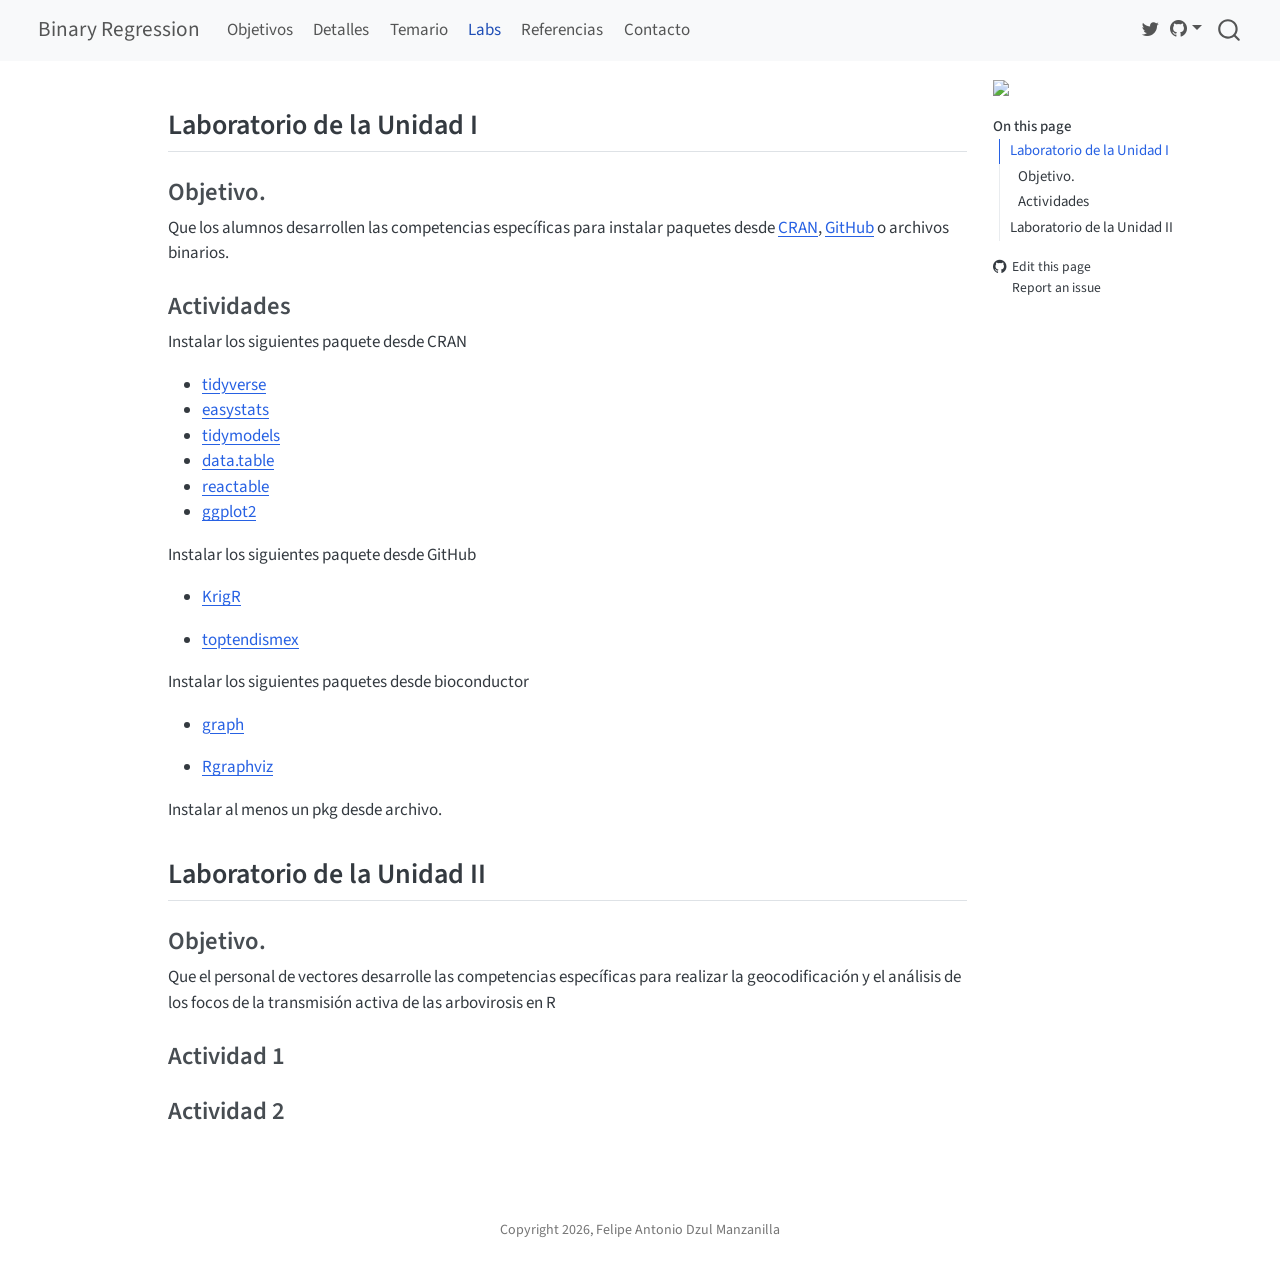
==== docs/Labs.html @ 20eac854 "this commit cerate the course" ====
<!DOCTYPE html>
<html xmlns="http://www.w3.org/1999/xhtml" lang="en" xml:lang="en"><head>

<meta charset="utf-8">
<meta name="generator" content="quarto-1.8.27">

<meta name="viewport" content="width=device-width, initial-scale=1.0, user-scalable=yes">


<title>labs – Binary Regression</title>
<style>
code{white-space: pre-wrap;}
span.smallcaps{font-variant: small-caps;}
div.columns{display: flex; gap: min(4vw, 1.5em);}
div.column{flex: auto; overflow-x: auto;}
div.hanging-indent{margin-left: 1.5em; text-indent: -1.5em;}
ul.task-list{list-style: none;}
ul.task-list li input[type="checkbox"] {
  width: 0.8em;
  margin: 0 0.8em 0.2em -1em; /* quarto-specific, see https://github.com/quarto-dev/quarto-cli/issues/4556 */ 
  vertical-align: middle;
}
</style>


<script src="site_libs/quarto-nav/quarto-nav.js"></script>
<script src="site_libs/quarto-nav/headroom.min.js"></script>
<script src="site_libs/clipboard/clipboard.min.js"></script>
<script src="site_libs/quarto-search/autocomplete.umd.js"></script>
<script src="site_libs/quarto-search/fuse.min.js"></script>
<script src="site_libs/quarto-search/quarto-search.js"></script>
<meta name="quarto:offset" content="./">
<link href="./imagenes/logo.jpeg" rel="icon" type="image/jpeg">
<script src="site_libs/quarto-html/quarto.js" type="module"></script>
<script src="site_libs/quarto-html/tabsets/tabsets.js" type="module"></script>
<script src="site_libs/quarto-html/axe/axe-check.js" type="module"></script>
<script src="site_libs/quarto-html/popper.min.js"></script>
<script src="site_libs/quarto-html/tippy.umd.min.js"></script>
<script src="site_libs/quarto-html/anchor.min.js"></script>
<link href="site_libs/quarto-html/tippy.css" rel="stylesheet">
<link href="site_libs/quarto-html/quarto-syntax-highlighting-ed96de9b727972fe78a7b5d16c58bf87.css" rel="stylesheet" id="quarto-text-highlighting-styles">
<script src="site_libs/bootstrap/bootstrap.min.js"></script>
<link href="site_libs/bootstrap/bootstrap-icons.css" rel="stylesheet">
<link href="site_libs/bootstrap/bootstrap-5b4ad623e5705c0698d39aec6f10cf02.min.css" rel="stylesheet" append-hash="true" id="quarto-bootstrap" data-mode="light">
<script id="quarto-search-options" type="application/json">{
  "location": "navbar",
  "copy-button": false,
  "collapse-after": 3,
  "panel-placement": "end",
  "type": "overlay",
  "limit": 50,
  "keyboard-shortcut": [
    "f",
    "/",
    "s"
  ],
  "show-item-context": false,
  "language": {
    "search-no-results-text": "No results",
    "search-matching-documents-text": "matching documents",
    "search-copy-link-title": "Copy link to search",
    "search-hide-matches-text": "Hide additional matches",
    "search-more-match-text": "more match in this document",
    "search-more-matches-text": "more matches in this document",
    "search-clear-button-title": "Clear",
    "search-text-placeholder": "",
    "search-detached-cancel-button-title": "Cancel",
    "search-submit-button-title": "Submit",
    "search-label": "Search"
  }
}</script>


<link rel="stylesheet" href="styles.css">
<meta name="twitter:title" content="– Binary Regression">
<meta name="twitter:card" content="summary">
</head>

<body class="nav-fixed quarto-light">

<div id="quarto-search-results"></div>
  <header id="quarto-header" class="headroom fixed-top">
    <nav class="navbar navbar-expand-lg " data-bs-theme="dark">
      <div class="navbar-container container-fluid">
      <div class="navbar-brand-container mx-auto">
    <a href="./index.html" class="navbar-brand navbar-brand-logo">
    <img src="./imagenes/logo.jpeg" alt="" class="navbar-logo light-content">
    <img src="./imagenes/logo.jpeg" alt="" class="navbar-logo dark-content">
    </a>
    <a class="navbar-brand" href="./index.html">
    <span class="navbar-title">Binary Regression</span>
    </a>
  </div>
            <div id="quarto-search" class="" title="Search"></div>
          <button class="navbar-toggler" type="button" data-bs-toggle="collapse" data-bs-target="#navbarCollapse" aria-controls="navbarCollapse" role="menu" aria-expanded="false" aria-label="Toggle navigation" onclick="if (window.quartoToggleHeadroom) { window.quartoToggleHeadroom(); }">
  <span class="navbar-toggler-icon"></span>
</button>
          <div class="collapse navbar-collapse" id="navbarCollapse">
            <ul class="navbar-nav navbar-nav-scroll me-auto">
  <li class="nav-item">
    <a class="nav-link" href="./index.html"> 
<span class="menu-text">Objetivos</span></a>
  </li>  
  <li class="nav-item">
    <a class="nav-link" href="./about.html"> 
<span class="menu-text">Detalles</span></a>
  </li>  
  <li class="nav-item">
    <a class="nav-link" href="./temario.html"> 
<span class="menu-text">Temario</span></a>
  </li>  
  <li class="nav-item">
    <a class="nav-link active" href="./Labs.html" aria-current="page"> 
<span class="menu-text">Labs</span></a>
  </li>  
  <li class="nav-item">
    <a class="nav-link" href="./links.html"> 
<span class="menu-text">Referencias</span></a>
  </li>  
  <li class="nav-item">
    <a class="nav-link" href="./contacto.html"> 
<span class="menu-text">Contacto</span></a>
  </li>  
</ul>
          </div> <!-- /navcollapse -->
            <div class="quarto-navbar-tools">
    <a href="https://twitter.com/FdzulM" title="" class="quarto-navigation-tool px-1" aria-label=""><i class="bi bi-twitter"></i></a>
    <div class="dropdown">
      <a href="" title="" id="quarto-navigation-tool-dropdown-0" class="quarto-navigation-tool dropdown-toggle px-1" data-bs-toggle="dropdown" aria-expanded="false" role="link" aria-label=""><i class="bi bi-github"></i></a>
      <ul class="dropdown-menu" aria-labelledby="quarto-navigation-tool-dropdown-0">
          <li>
            <a class="dropdown-item quarto-navbar-tools-item" href="https://code.com">
            Source Code
            </a>
          </li>
          <li>
            <a class="dropdown-item quarto-navbar-tools-item" href="https://bugs.com">
            Report a Bug
            </a>
          </li>
      </ul>
    </div>
</div>
      </div> <!-- /container-fluid -->
    </nav>
</header>
<!-- content -->
<div id="quarto-content" class="quarto-container page-columns page-rows-contents page-layout-article page-navbar">
<!-- sidebar -->
<!-- margin-sidebar -->
    <div id="quarto-margin-sidebar" class="sidebar margin-sidebar"><div class="quarto-margin-header"><div class="margin-header-item">
<p><img src="imagenes/logo.jpeg" class="img-fluid"></p>
</div></div>
        <nav id="TOC" role="doc-toc" class="toc-active">
    <h2 id="toc-title">On this page</h2>
   
  <ul>
  <li><a href="#laboratorio-de-la-unidad-i" id="toc-laboratorio-de-la-unidad-i" class="nav-link active" data-scroll-target="#laboratorio-de-la-unidad-i">Laboratorio de la Unidad I</a>
  <ul class="collapse">
  <li><a href="#objetivo." id="toc-objetivo." class="nav-link" data-scroll-target="#objetivo.">Objetivo.</a></li>
  <li><a href="#actividades" id="toc-actividades" class="nav-link" data-scroll-target="#actividades">Actividades</a></li>
  </ul></li>
  <li><a href="#laboratorio-de-la-unidad-ii" id="toc-laboratorio-de-la-unidad-ii" class="nav-link" data-scroll-target="#laboratorio-de-la-unidad-ii">Laboratorio de la Unidad II</a>
  <ul class="collapse">
  <li><a href="#objetivo.-1" id="toc-objetivo.-1" class="nav-link" data-scroll-target="#objetivo.-1">Objetivo.</a></li>
  <li><a href="#actividad-1" id="toc-actividad-1" class="nav-link" data-scroll-target="#actividad-1">Actividad 1</a></li>
  <li><a href="#actividad-2" id="toc-actividad-2" class="nav-link" data-scroll-target="#actividad-2">Actividad 2</a></li>
  </ul></li>
  </ul>
<div class="toc-actions"><ul><li><a href="https://github.com/fdzul/-dev/edit/main/Labs.qmd" class="toc-action"><i class="bi bi-github"></i>Edit this page</a></li><li><a href="https://github.com/fdzul/-dev/issues/new" class="toc-action"><i class="bi empty"></i>Report an issue</a></li></ul></div></nav>
    </div>
<!-- main -->
<main class="content" id="quarto-document-content"><header id="title-block-header" class="quarto-title-block"></header>




<section id="laboratorio-de-la-unidad-i" class="level2">
<h2 class="anchored" data-anchor-id="laboratorio-de-la-unidad-i">Laboratorio de la Unidad I</h2>
<section id="objetivo." class="level3">
<h3 class="anchored" data-anchor-id="objetivo.">Objetivo.</h3>
<p>Que los alumnos desarrollen las competencias específicas para instalar paquetes desde <a href="https://cran.r-project.org">CRAN</a>, <a href="https://github.com">GitHub</a> o archivos binarios.</p>
</section>
<section id="actividades" class="level3">
<h3 class="anchored" data-anchor-id="actividades">Actividades</h3>
<p>Instalar los siguientes paquete desde CRAN</p>
<ul>
<li><a href="https://www.tidyverse.org">tidyverse</a></li>
<li><a href="https://easystats.github.io/easystats/">easystats</a></li>
<li><a href="https://www.tidymodels.org">tidymodels</a></li>
<li><a href="http://rdatatable.gitlab.io/data.table/">data.table</a></li>
<li><a href="https://glin.github.io/reactable/">reactable</a></li>
<li><a href="https://ggplot2.tidyverse.org">ggplot2</a></li>
</ul>
<p>Instalar los siguientes paquete desde GitHub</p>
<ul>
<li><p><a href="https://github.com/ErikKusch/KrigR">KrigR</a></p></li>
<li><p><a href="https://fdzul.github.io/toptendismx/">toptendismex</a></p></li>
</ul>
<p>Instalar los siguientes paquetes desde bioconductor</p>
<ul>
<li><p><a href="https://bioconductor.org/packages/3.23/bioc/html/graph.html">graph</a></p></li>
<li><p><a href="https://bioconductor.org/packages/3.23/bioc/html/Rgraphviz.html">Rgraphviz</a></p></li>
</ul>
<p>Instalar al menos un pkg desde archivo.</p>
</section>
</section>
<section id="laboratorio-de-la-unidad-ii" class="level2">
<h2 class="anchored" data-anchor-id="laboratorio-de-la-unidad-ii">Laboratorio de la Unidad II</h2>
<section id="objetivo.-1" class="level3">
<h3 class="anchored" data-anchor-id="objetivo.-1">Objetivo.</h3>
<p>Que el personal de vectores desarrolle las competencias específicas para realizar la geocodificación y el análisis de los focos de la transmisión activa de las arbovirosis en R</p>
</section>
<section id="actividad-1" class="level3">
<h3 class="anchored" data-anchor-id="actividad-1">Actividad 1</h3>
</section>
<section id="actividad-2" class="level3">
<h3 class="anchored" data-anchor-id="actividad-2">Actividad 2</h3>


</section>
</section>

</main> <!-- /main -->
<script id="quarto-html-after-body" type="application/javascript">
  window.document.addEventListener("DOMContentLoaded", function (event) {
    const icon = "";
    const anchorJS = new window.AnchorJS();
    anchorJS.options = {
      placement: 'right',
      icon: icon
    };
    anchorJS.add('.anchored');
    const isCodeAnnotation = (el) => {
      for (const clz of el.classList) {
        if (clz.startsWith('code-annotation-')) {                     
          return true;
        }
      }
      return false;
    }
    const onCopySuccess = function(e) {
      // button target
      const button = e.trigger;
      // don't keep focus
      button.blur();
      // flash "checked"
      button.classList.add('code-copy-button-checked');
      var currentTitle = button.getAttribute("title");
      button.setAttribute("title", "Copied!");
      let tooltip;
      if (window.bootstrap) {
        button.setAttribute("data-bs-toggle", "tooltip");
        button.setAttribute("data-bs-placement", "left");
        button.setAttribute("data-bs-title", "Copied!");
        tooltip = new bootstrap.Tooltip(button, 
          { trigger: "manual", 
            customClass: "code-copy-button-tooltip",
            offset: [0, -8]});
        tooltip.show();    
      }
      setTimeout(function() {
        if (tooltip) {
          tooltip.hide();
          button.removeAttribute("data-bs-title");
          button.removeAttribute("data-bs-toggle");
          button.removeAttribute("data-bs-placement");
        }
        button.setAttribute("title", currentTitle);
        button.classList.remove('code-copy-button-checked');
      }, 1000);
      // clear code selection
      e.clearSelection();
    }
    const getTextToCopy = function(trigger) {
      const outerScaffold = trigger.parentElement.cloneNode(true);
      const codeEl = outerScaffold.querySelector('code');
      for (const childEl of codeEl.children) {
        if (isCodeAnnotation(childEl)) {
          childEl.remove();
        }
      }
      return codeEl.innerText;
    }
    const clipboard = new window.ClipboardJS('.code-copy-button:not([data-in-quarto-modal])', {
      text: getTextToCopy
    });
    clipboard.on('success', onCopySuccess);
    if (window.document.getElementById('quarto-embedded-source-code-modal')) {
      const clipboardModal = new window.ClipboardJS('.code-copy-button[data-in-quarto-modal]', {
        text: getTextToCopy,
        container: window.document.getElementById('quarto-embedded-source-code-modal')
      });
      clipboardModal.on('success', onCopySuccess);
    }
      var localhostRegex = new RegExp(/^(?:http|https):\/\/localhost\:?[0-9]*\//);
      var mailtoRegex = new RegExp(/^mailto:/);
        var filterRegex = new RegExp('/' + window.location.host + '/');
      var isInternal = (href) => {
          return filterRegex.test(href) || localhostRegex.test(href) || mailtoRegex.test(href);
      }
      // Inspect non-navigation links and adorn them if external
     var links = window.document.querySelectorAll('a[href]:not(.nav-link):not(.navbar-brand):not(.toc-action):not(.sidebar-link):not(.sidebar-item-toggle):not(.pagination-link):not(.no-external):not([aria-hidden]):not(.dropdown-item):not(.quarto-navigation-tool):not(.about-link)');
      for (var i=0; i<links.length; i++) {
        const link = links[i];
        if (!isInternal(link.href)) {
          // undo the damage that might have been done by quarto-nav.js in the case of
          // links that we want to consider external
          if (link.dataset.originalHref !== undefined) {
            link.href = link.dataset.originalHref;
          }
        }
      }
    function tippyHover(el, contentFn, onTriggerFn, onUntriggerFn) {
      const config = {
        allowHTML: true,
        maxWidth: 500,
        delay: 100,
        arrow: false,
        appendTo: function(el) {
            return el.parentElement;
        },
        interactive: true,
        interactiveBorder: 10,
        theme: 'quarto',
        placement: 'bottom-start',
      };
      if (contentFn) {
        config.content = contentFn;
      }
      if (onTriggerFn) {
        config.onTrigger = onTriggerFn;
      }
      if (onUntriggerFn) {
        config.onUntrigger = onUntriggerFn;
      }
      window.tippy(el, config); 
    }
    const noterefs = window.document.querySelectorAll('a[role="doc-noteref"]');
    for (var i=0; i<noterefs.length; i++) {
      const ref = noterefs[i];
      tippyHover(ref, function() {
        // use id or data attribute instead here
        let href = ref.getAttribute('data-footnote-href') || ref.getAttribute('href');
        try { href = new URL(href).hash; } catch {}
        const id = href.replace(/^#\/?/, "");
        const note = window.document.getElementById(id);
        if (note) {
          return note.innerHTML;
        } else {
          return "";
        }
      });
    }
    const xrefs = window.document.querySelectorAll('a.quarto-xref');
    const processXRef = (id, note) => {
      // Strip column container classes
      const stripColumnClz = (el) => {
        el.classList.remove("page-full", "page-columns");
        if (el.children) {
          for (const child of el.children) {
            stripColumnClz(child);
          }
        }
      }
      stripColumnClz(note)
      if (id === null || id.startsWith('sec-')) {
        // Special case sections, only their first couple elements
        const container = document.createElement("div");
        if (note.children && note.children.length > 2) {
          container.appendChild(note.children[0].cloneNode(true));
          for (let i = 1; i < note.children.length; i++) {
            const child = note.children[i];
            if (child.tagName === "P" && child.innerText === "") {
              continue;
            } else {
              container.appendChild(child.cloneNode(true));
              break;
            }
          }
          if (window.Quarto?.typesetMath) {
            window.Quarto.typesetMath(container);
          }
          return container.innerHTML
        } else {
          if (window.Quarto?.typesetMath) {
            window.Quarto.typesetMath(note);
          }
          return note.innerHTML;
        }
      } else {
        // Remove any anchor links if they are present
        const anchorLink = note.querySelector('a.anchorjs-link');
        if (anchorLink) {
          anchorLink.remove();
        }
        if (window.Quarto?.typesetMath) {
          window.Quarto.typesetMath(note);
        }
        if (note.classList.contains("callout")) {
          return note.outerHTML;
        } else {
          return note.innerHTML;
        }
      }
    }
    for (var i=0; i<xrefs.length; i++) {
      const xref = xrefs[i];
      tippyHover(xref, undefined, function(instance) {
        instance.disable();
        let url = xref.getAttribute('href');
        let hash = undefined; 
        if (url.startsWith('#')) {
          hash = url;
        } else {
          try { hash = new URL(url).hash; } catch {}
        }
        if (hash) {
          const id = hash.replace(/^#\/?/, "");
          const note = window.document.getElementById(id);
          if (note !== null) {
            try {
              const html = processXRef(id, note.cloneNode(true));
              instance.setContent(html);
            } finally {
              instance.enable();
              instance.show();
            }
          } else {
            // See if we can fetch this
            fetch(url.split('#')[0])
            .then(res => res.text())
            .then(html => {
              const parser = new DOMParser();
              const htmlDoc = parser.parseFromString(html, "text/html");
              const note = htmlDoc.getElementById(id);
              if (note !== null) {
                const html = processXRef(id, note);
                instance.setContent(html);
              } 
            }).finally(() => {
              instance.enable();
              instance.show();
            });
          }
        } else {
          // See if we can fetch a full url (with no hash to target)
          // This is a special case and we should probably do some content thinning / targeting
          fetch(url)
          .then(res => res.text())
          .then(html => {
            const parser = new DOMParser();
            const htmlDoc = parser.parseFromString(html, "text/html");
            const note = htmlDoc.querySelector('main.content');
            if (note !== null) {
              // This should only happen for chapter cross references
              // (since there is no id in the URL)
              // remove the first header
              if (note.children.length > 0 && note.children[0].tagName === "HEADER") {
                note.children[0].remove();
              }
              const html = processXRef(null, note);
              instance.setContent(html);
            } 
          }).finally(() => {
            instance.enable();
            instance.show();
          });
        }
      }, function(instance) {
      });
    }
        let selectedAnnoteEl;
        const selectorForAnnotation = ( cell, annotation) => {
          let cellAttr = 'data-code-cell="' + cell + '"';
          let lineAttr = 'data-code-annotation="' +  annotation + '"';
          const selector = 'span[' + cellAttr + '][' + lineAttr + ']';
          return selector;
        }
        const selectCodeLines = (annoteEl) => {
          const doc = window.document;
          const targetCell = annoteEl.getAttribute("data-target-cell");
          const targetAnnotation = annoteEl.getAttribute("data-target-annotation");
          const annoteSpan = window.document.querySelector(selectorForAnnotation(targetCell, targetAnnotation));
          const lines = annoteSpan.getAttribute("data-code-lines").split(",");
          const lineIds = lines.map((line) => {
            return targetCell + "-" + line;
          })
          let top = null;
          let height = null;
          let parent = null;
          if (lineIds.length > 0) {
              //compute the position of the single el (top and bottom and make a div)
              const el = window.document.getElementById(lineIds[0]);
              top = el.offsetTop;
              height = el.offsetHeight;
              parent = el.parentElement.parentElement;
            if (lineIds.length > 1) {
              const lastEl = window.document.getElementById(lineIds[lineIds.length - 1]);
              const bottom = lastEl.offsetTop + lastEl.offsetHeight;
              height = bottom - top;
            }
            if (top !== null && height !== null && parent !== null) {
              // cook up a div (if necessary) and position it 
              let div = window.document.getElementById("code-annotation-line-highlight");
              if (div === null) {
                div = window.document.createElement("div");
                div.setAttribute("id", "code-annotation-line-highlight");
                div.style.position = 'absolute';
                parent.appendChild(div);
              }
              div.style.top = top - 2 + "px";
              div.style.height = height + 4 + "px";
              div.style.left = 0;
              let gutterDiv = window.document.getElementById("code-annotation-line-highlight-gutter");
              if (gutterDiv === null) {
                gutterDiv = window.document.createElement("div");
                gutterDiv.setAttribute("id", "code-annotation-line-highlight-gutter");
                gutterDiv.style.position = 'absolute';
                const codeCell = window.document.getElementById(targetCell);
                const gutter = codeCell.querySelector('.code-annotation-gutter');
                gutter.appendChild(gutterDiv);
              }
              gutterDiv.style.top = top - 2 + "px";
              gutterDiv.style.height = height + 4 + "px";
            }
            selectedAnnoteEl = annoteEl;
          }
        };
        const unselectCodeLines = () => {
          const elementsIds = ["code-annotation-line-highlight", "code-annotation-line-highlight-gutter"];
          elementsIds.forEach((elId) => {
            const div = window.document.getElementById(elId);
            if (div) {
              div.remove();
            }
          });
          selectedAnnoteEl = undefined;
        };
          // Handle positioning of the toggle
      window.addEventListener(
        "resize",
        throttle(() => {
          elRect = undefined;
          if (selectedAnnoteEl) {
            selectCodeLines(selectedAnnoteEl);
          }
        }, 10)
      );
      function throttle(fn, ms) {
      let throttle = false;
      let timer;
        return (...args) => {
          if(!throttle) { // first call gets through
              fn.apply(this, args);
              throttle = true;
          } else { // all the others get throttled
              if(timer) clearTimeout(timer); // cancel #2
              timer = setTimeout(() => {
                fn.apply(this, args);
                timer = throttle = false;
              }, ms);
          }
        };
      }
        // Attach click handler to the DT
        const annoteDls = window.document.querySelectorAll('dt[data-target-cell]');
        for (const annoteDlNode of annoteDls) {
          annoteDlNode.addEventListener('click', (event) => {
            const clickedEl = event.target;
            if (clickedEl !== selectedAnnoteEl) {
              unselectCodeLines();
              const activeEl = window.document.querySelector('dt[data-target-cell].code-annotation-active');
              if (activeEl) {
                activeEl.classList.remove('code-annotation-active');
              }
              selectCodeLines(clickedEl);
              clickedEl.classList.add('code-annotation-active');
            } else {
              // Unselect the line
              unselectCodeLines();
              clickedEl.classList.remove('code-annotation-active');
            }
          });
        }
    const findCites = (el) => {
      const parentEl = el.parentElement;
      if (parentEl) {
        const cites = parentEl.dataset.cites;
        if (cites) {
          return {
            el,
            cites: cites.split(' ')
          };
        } else {
          return findCites(el.parentElement)
        }
      } else {
        return undefined;
      }
    };
    var bibliorefs = window.document.querySelectorAll('a[role="doc-biblioref"]');
    for (var i=0; i<bibliorefs.length; i++) {
      const ref = bibliorefs[i];
      const citeInfo = findCites(ref);
      if (citeInfo) {
        tippyHover(citeInfo.el, function() {
          var popup = window.document.createElement('div');
          citeInfo.cites.forEach(function(cite) {
            var citeDiv = window.document.createElement('div');
            citeDiv.classList.add('hanging-indent');
            citeDiv.classList.add('csl-entry');
            var biblioDiv = window.document.getElementById('ref-' + cite);
            if (biblioDiv) {
              citeDiv.innerHTML = biblioDiv.innerHTML;
            }
            popup.appendChild(citeDiv);
          });
          return popup.innerHTML;
        });
      }
    }
  });
  </script>
</div> <!-- /content -->
<footer class="footer">
  <div class="nav-footer">
    <div class="nav-footer-left">
      &nbsp;
    </div>   
    <div class="nav-footer-center">
<p>Copyright 2026, Felipe Antonio Dzul Manzanilla</p>
<div class="toc-actions d-sm-block d-md-none"><ul><li><a href="https://github.com/fdzul/-dev/edit/main/Labs.qmd" class="toc-action"><i class="bi bi-github"></i>Edit this page</a></li><li><a href="https://github.com/fdzul/-dev/issues/new" class="toc-action"><i class="bi empty"></i>Report an issue</a></li></ul></div></div>
    <div class="nav-footer-right">
      &nbsp;
    </div>
  </div>
</footer>




</body></html>
---- docs/site_libs/quarto-html/tippy.css ----
.tippy-box[data-animation=fade][data-state=hidden]{opacity:0}[data-tippy-root]{max-width:calc(100vw - 10px)}.tippy-box{position:relative;background-color:#333;color:#fff;border-radius:4px;font-size:14px;line-height:1.4;white-space:normal;outline:0;transition-property:transform,visibility,opacity}.tippy-box[data-placement^=top]>.tippy-arrow{bottom:0}.tippy-box[data-placement^=top]>.tippy-arrow:before{bottom:-7px;left:0;border-width:8px 8px 0;border-top-color:initial;transform-origin:center top}.tippy-box[data-placement^=bottom]>.tippy-arrow{top:0}.tippy-box[data-placement^=bottom]>.tippy-arrow:before{top:-7px;left:0;border-width:0 8px 8px;border-bottom-color:initial;transform-origin:center bottom}.tippy-box[data-placement^=left]>.tippy-arrow{right:0}.tippy-box[data-placement^=left]>.tippy-arrow:before{border-width:8px 0 8px 8px;border-left-color:initial;right:-7px;transform-origin:center left}.tippy-box[data-placement^=right]>.tippy-arrow{left:0}.tippy-box[data-placement^=right]>.tippy-arrow:before{left:-7px;border-width:8px 8px 8px 0;border-right-color:initial;transform-origin:center right}.tippy-box[data-inertia][data-state=visible]{transition-timing-function:cubic-bezier(.54,1.5,.38,1.11)}.tippy-arrow{width:16px;height:16px;color:#333}.tippy-arrow:before{content:"";position:absolute;border-color:transparent;border-style:solid}.tippy-content{position:relative;padding:5px 9px;z-index:1}
---- docs/site_libs/quarto-html/quarto-syntax-highlighting-ed96de9b727972fe78a7b5d16c58bf87.css ----
/* quarto syntax highlight colors */
:root {
  --quarto-hl-ot-color: #003B4F;
  --quarto-hl-at-color: #657422;
  --quarto-hl-ss-color: #20794D;
  --quarto-hl-an-color: #5E5E5E;
  --quarto-hl-fu-color: #4758AB;
  --quarto-hl-st-color: #20794D;
  --quarto-hl-cf-color: #003B4F;
  --quarto-hl-op-color: #5E5E5E;
  --quarto-hl-er-color: #AD0000;
  --quarto-hl-bn-color: #AD0000;
  --quarto-hl-al-color: #AD0000;
  --quarto-hl-va-color: #111111;
  --quarto-hl-bu-color: inherit;
  --quarto-hl-ex-color: inherit;
  --quarto-hl-pp-color: #AD0000;
  --quarto-hl-in-color: #5E5E5E;
  --quarto-hl-vs-color: #20794D;
  --quarto-hl-wa-color: #5E5E5E;
  --quarto-hl-do-color: #5E5E5E;
  --quarto-hl-im-color: #00769E;
  --quarto-hl-ch-color: #20794D;
  --quarto-hl-dt-color: #AD0000;
  --quarto-hl-fl-color: #AD0000;
  --quarto-hl-co-color: #5E5E5E;
  --quarto-hl-cv-color: #5E5E5E;
  --quarto-hl-cn-color: #8f5902;
  --quarto-hl-sc-color: #5E5E5E;
  --quarto-hl-dv-color: #AD0000;
  --quarto-hl-kw-color: #003B4F;
}

/* other quarto variables */
:root {
  --quarto-font-monospace: SFMono-Regular, Menlo, Monaco, Consolas, "Liberation Mono", "Courier New", monospace;
}

/* syntax highlight based on Pandoc's rules */
pre > code.sourceCode > span {
  color: #003B4F;
}

code.sourceCode > span {
  color: #003B4F;
}

div.sourceCode,
div.sourceCode pre.sourceCode {
  color: #003B4F;
}

/* Normal */
code span {
  color: #003B4F;
}

/* Alert */
code span.al {
  color: #AD0000;
  font-style: inherit;
}

/* Annotation */
code span.an {
  color: #5E5E5E;
  font-style: inherit;
}

/* Attribute */
code span.at {
  color: #657422;
  font-style: inherit;
}

/* BaseN */
code span.bn {
  color: #AD0000;
  font-style: inherit;
}

/* BuiltIn */
code span.bu {
  font-style: inherit;
}

/* ControlFlow */
code span.cf {
  color: #003B4F;
  font-weight: bold;
  font-style: inherit;
}

/* Char */
code span.ch {
  color: #20794D;
  font-style: inherit;
}

/* Constant */
code span.cn {
  color: #8f5902;
  font-style: inherit;
}

/* Comment */
code span.co {
  color: #5E5E5E;
  font-style: inherit;
}

/* CommentVar */
code span.cv {
  color: #5E5E5E;
  font-style: italic;
}

/* Documentation */
code span.do {
  color: #5E5E5E;
  font-style: italic;
}

/* DataType */
code span.dt {
  color: #AD0000;
  font-style: inherit;
}

/* DecVal */
code span.dv {
  color: #AD0000;
  font-style: inherit;
}

/* Error */
code span.er {
  color: #AD0000;
  font-style: inherit;
}

/* Extension */
code span.ex {
  font-style: inherit;
}

/* Float */
code span.fl {
  color: #AD0000;
  font-style: inherit;
}

/* Function */
code span.fu {
  color: #4758AB;
  font-style: inherit;
}

/* Import */
code span.im {
  color: #00769E;
  font-style: inherit;
}

/* Information */
code span.in {
  color: #5E5E5E;
  font-style: inherit;
}

/* Keyword */
code span.kw {
  color: #003B4F;
  font-weight: bold;
  font-style: inherit;
}

/* Operator */
code span.op {
  color: #5E5E5E;
  font-style: inherit;
}

/* Other */
code span.ot {
  color: #003B4F;
  font-style: inherit;
}

/* Preprocessor */
code span.pp {
  color: #AD0000;
  font-style: inherit;
}

/* SpecialChar */
code span.sc {
  color: #5E5E5E;
  font-style: inherit;
}

/* SpecialString */
code span.ss {
  color: #20794D;
  font-style: inherit;
}

/* String */
code span.st {
  color: #20794D;
  font-style: inherit;
}

/* Variable */
code span.va {
  color: #111111;
  font-style: inherit;
}

/* VerbatimString */
code span.vs {
  color: #20794D;
  font-style: inherit;
}

/* Warning */
code span.wa {
  color: #5E5E5E;
  font-style: italic;
}

.prevent-inlining {
  content: "</";
}

/*# sourceMappingURL=0920dd6d7437995b8cdf7429764427b1.css.map */
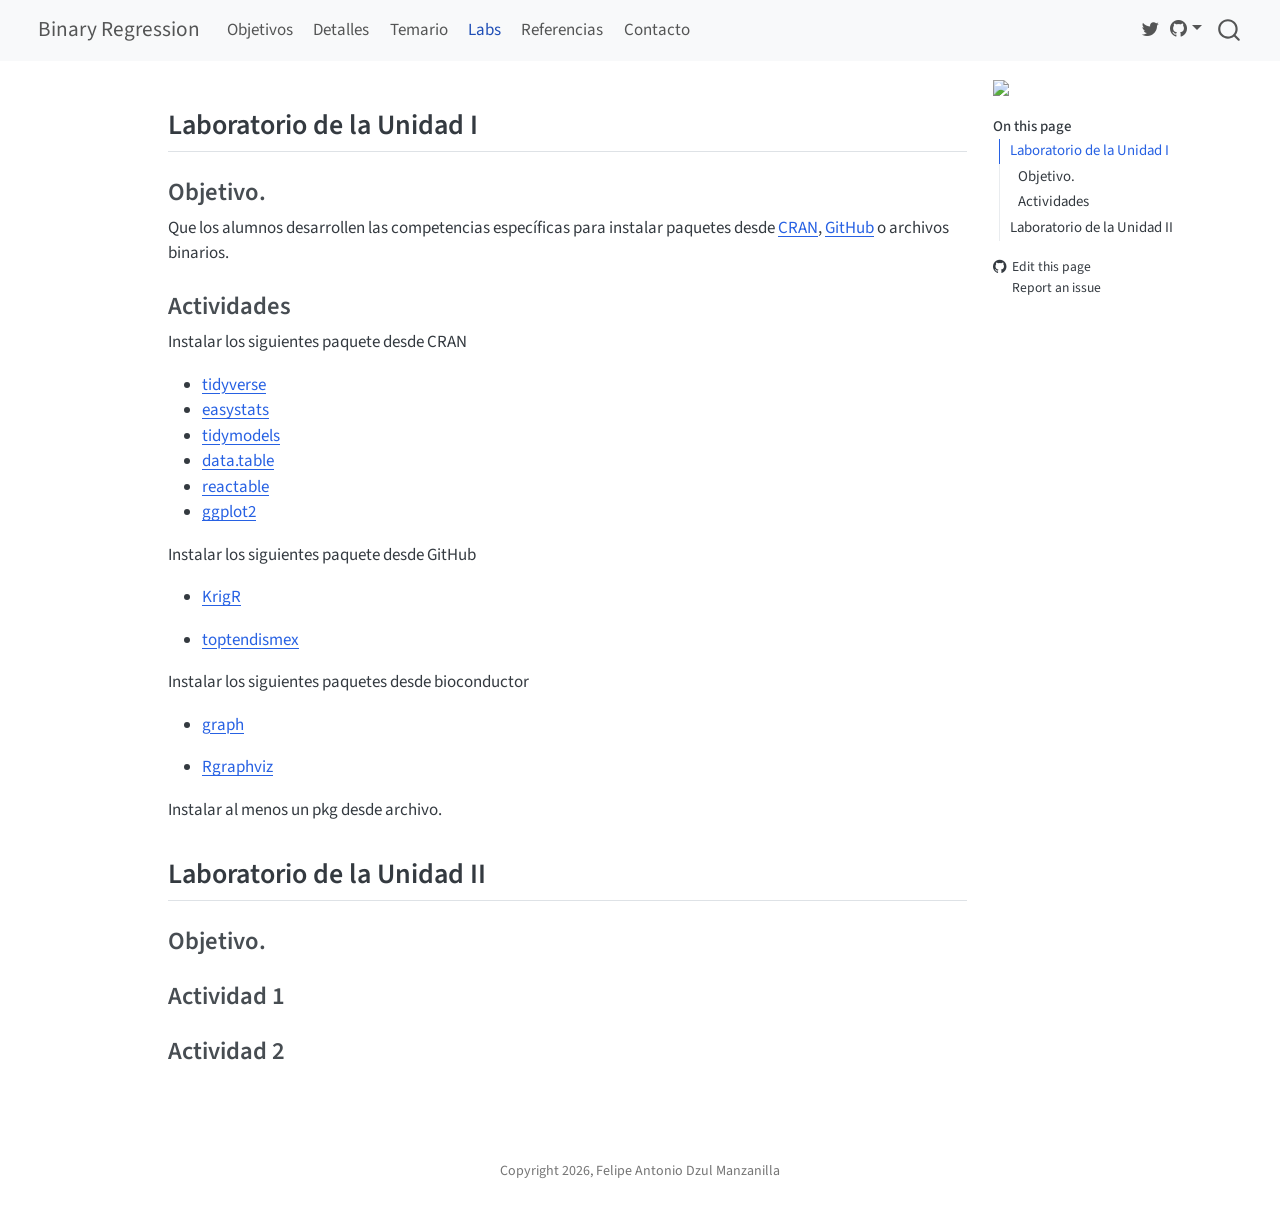
==== commit 23106bc5: "this commit update the course" ====
--- a/docs/Labs.html
+++ b/docs/Labs.html
@@ -209,7 +209,6 @@
 <h2 class="anchored" data-anchor-id="laboratorio-de-la-unidad-ii">Laboratorio de la Unidad II</h2>
 <section id="objetivo.-1" class="level3">
 <h3 class="anchored" data-anchor-id="objetivo.-1">Objetivo.</h3>
-<p>Que el personal de vectores desarrolle las competencias específicas para realizar la geocodificación y el análisis de los focos de la transmisión activa de las arbovirosis en R</p>
 </section>
 <section id="actividad-1" class="level3">
 <h3 class="anchored" data-anchor-id="actividad-1">Actividad 1</h3>
--- a/docs/styles.css
+++ b/docs/styles.css
@@ -0,0 +1,200 @@
+/* ============================================
+   Estilos para presentación Intro R y RStudio
+   ============================================ */
+
+/* Variables de color */
+:root {
+  --blue-primary: #1e5b4f;
+  --blue-dark: #002f2a;
+  --blue-light: #3b7a6e;
+  --blue-pale: #eef5f3;
+  --blue-card: #f6faf8;
+  --text-dark: #161a1d;
+  --text-body: #2d3338;
+  --white: #ffffff;
+  --border-accent: #9b2247;
+  --border-light: #d1cfcd;
+  
+  /* Colores de acento adicionales (opcionales) */
+  --accent-wine: #9b2247;
+  --accent-wine-dark: #611232;
+  --accent-gold: #a57f2c;
+  --accent-gold-light: #e6d194;
+}
+
+
+/* ---- Slide de título principal ---- */
+.title-slide-custom {
+  text-align: left;
+}
+
+.title-main {
+  font-size: 2.2em;
+  font-weight: 700;
+  color: var(--white);
+  line-height: 1.2;
+  margin-bottom: 0.6em;
+}
+
+.course-info {
+  font-size: 1em;
+  color: rgba(255,255,255,0.8);
+  margin-bottom: 1.2em;
+  line-height: 1.6;
+}
+
+.r-logo {
+  position: absolute;
+  right: 8%;
+  top: 50%;
+  transform: translateY(-50%);
+  font-size: 8em;
+  font-weight: 900;
+  color: rgba(255,255,255,0.25);
+  letter-spacing: -0.05em;
+}
+
+/* ---- Subtítulo ---- */
+/* diapo 3 */
+.subtitle-text {
+  font-size: 1.1em;
+  color: rgba(255,255,255,0.75);
+  letter-spacing: 0.05em;
+  margin-top: 1em;
+}
+
+/* ---- Feature cards (¿Por qué R?) ---- */
+.feature-card {
+  background-color: var(--blue-card);
+  border-left: 4px solid var(--blue-primary);
+  border-radius: 4px;
+  padding: 0.45em 0.9em;
+  margin-bottom: 0.4em;
+  font-size: 0.68em;
+  color: var(--text-body);
+  line-height: 1.35;
+}
+
+.feature-card strong {
+  display: block;
+  color: var(--blue-primary);
+  font-size: 1em;
+  font-weight: 700;
+  margin-bottom: 0.1em;
+}
+
+/* ---- Install boxes ---- */
+.install-box {
+  border: 1px solid var(--border-light);
+  border-radius: 6px;
+  overflow: hidden;
+}
+
+.install-header {
+  text-align: center;
+  font-size: 0.60em;
+  font-weight: 700;
+  color: var(--white);
+  padding: 0.45em 1em;
+}
+
+.install-r {
+  background-color: var(--blue-primary);
+}
+
+.install-rstudio {
+  background-color: var(--blue-light);
+}
+
+.install-body {
+  padding: 0.5em 0.9em 0.6em 0.7em;
+  background-color: var(--white);
+}
+
+.install-body ul,
+.reveal .install-body ul {
+  font-size: 0.60em;
+  line-height: 1.55;
+  color: var(--text-body);
+  padding-left: 1em;
+  margin: 0;
+}
+
+.install-body ul li {
+  margin-bottom: 0.18em;
+}
+
+/* ---- Callout para cita ---- */
+.callout-note {
+  background-color: var(--blue-card);
+  border-left: 4px solid var(--blue-light);
+  border-radius: 4px;
+  padding: 1em 1.4em;
+  font-style: italic;
+  color: #4a6580;
+  font-size: 0.95em;
+  line-height: 1.6;
+  margin-top: 1.5em;
+}
+
+/* ---- Slide general ---- */
+.reveal .slides section {
+  font-size: 40px;
+  font-family: 'Calibri', 'Segoe UI', sans-serif;
+  color: var(--text-body);
+}
+
+.reveal h2 {
+  color: var(--blue-primary);
+  font-weight: 700;
+  font-size: 1.4em;
+  border-bottom: 2px solid var(--border-light);
+  padding-bottom: 0.2em;
+  margin-top: 0;
+  margin-bottom: 0.5em;
+}
+
+/* ---- Listas ---- */
+.reveal ul {
+  font-size: 0.82em;
+  line-height: 1.55;
+  color: var(--text-body);
+  padding-left: 1.2em;
+}
+
+.reveal ul li {
+  margin-bottom: 0.2em;
+}
+
+/* ---- Slide número ---- */
+.slide-number {
+  color: var(--blue-light);
+  font-size: 0.8em;
+}
+
+/* ---- Footer ---- */
+.reveal .footer {
+  font-size: 0.7em;
+  color: rgba(100, 130, 160, 0.8);
+}
+
+/* ---- Fondo diapositiva título ---- */
+.reveal[data-background-color="#1a7abf"] h2 {
+  color: var(--white);
+  border-bottom-color: rgba(255,255,255,0.3);
+}
+
+/* ---- Control de desbordamiento en diapositivas con columnas ---- */
+.reveal .slides section .columns {
+  align-items: flex-start;
+}
+
+.reveal .slides section {
+  overflow: hidden;
+}
+
+/* Reducir padding vertical de las secciones para ganar espacio */
+.reveal .slides > section,
+.reveal .slides > section > section {
+  padding: 20px 40px !important;
+}
